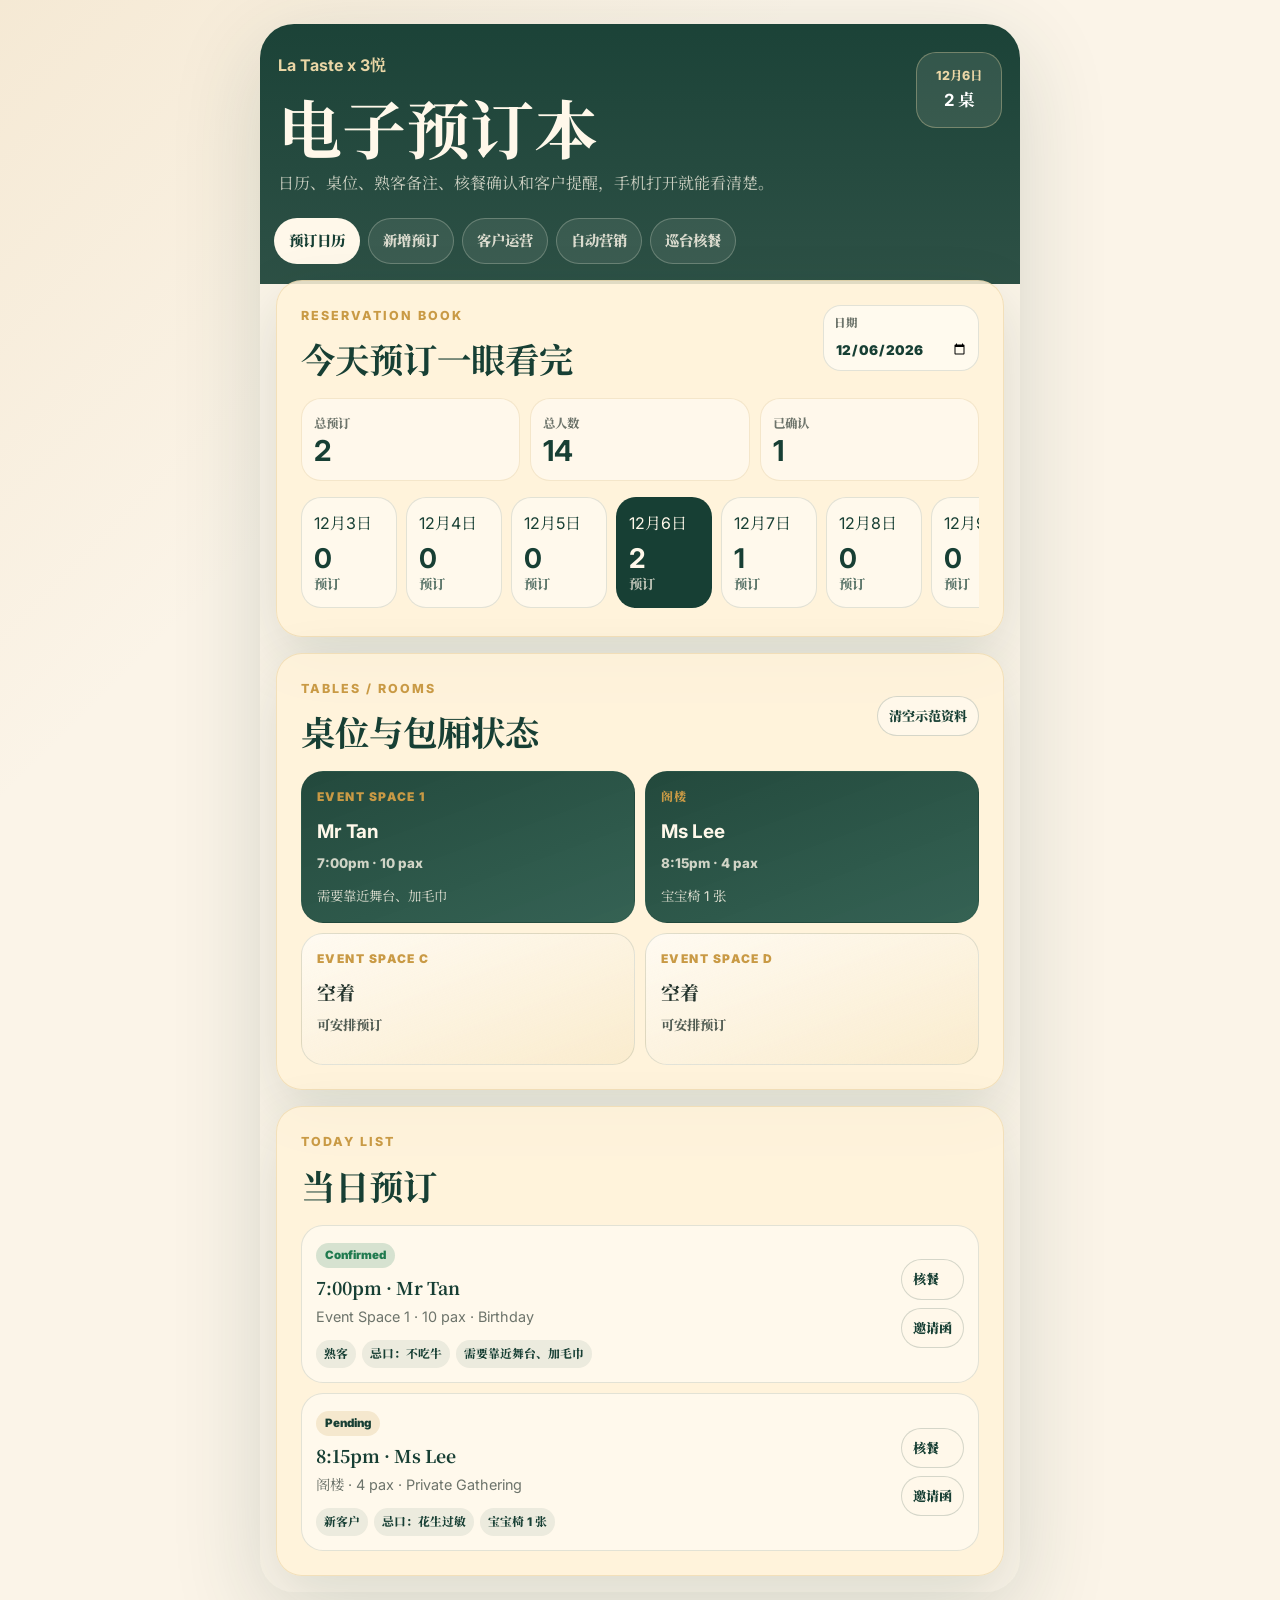
==== admin.html @ 2498825e "Initial La Taste invitation site" ====
<!DOCTYPE html>
<html lang="zh-Hans">
<head>
  <meta charset="UTF-8">
  <meta name="viewport" content="width=device-width, initial-scale=1.0">
  <title>电子预订本 | La Taste x 3悦</title>
  <meta name="description" content="La Taste x 3悦 手机电子预订本与客户运营工具">
  <link rel="preconnect" href="https://fonts.googleapis.com">
  <link rel="preconnect" href="https://fonts.gstatic.com" crossorigin>
  <link href="https://fonts.googleapis.com/css2?family=Noto+Serif+SC:wght@500;600;700&family=Inter:wght@400;500;600;700;800&display=swap" rel="stylesheet">
  <link rel="stylesheet" href="style.css">
</head>
<body>
  <main class="admin-layout admin-app fade-in">
    <section class="admin-command">
      <div>
        <a class="mini-link" href="index.html">La Taste x 3悦</a>
        <h1>电子预订本</h1>
        <p>日历、桌位、熟客备注、核餐确认和客户提醒，手机打开就能看清楚。</p>
      </div>
      <div class="today-chip">
        <span id="todayLabel">Today</span>
        <strong id="todayCount">0 桌</strong>
      </div>
    </section>

    <nav class="app-tabs" aria-label="Admin sections">
      <button class="tab-btn is-active" type="button" data-tab="calendar">预订日历</button>
      <button class="tab-btn" type="button" data-tab="booking">新增预订</button>
      <button class="tab-btn" type="button" data-tab="customers">客户运营</button>
      <button class="tab-btn" type="button" data-tab="marketing">自动营销</button>
      <button class="tab-btn" type="button" data-tab="floor">巡台核餐</button>
    </nav>

    <section class="tab-panel is-active" id="calendar">
      <div class="admin-card dashboard-card reveal">
        <div class="panel-head">
          <div>
            <p class="section-kicker">Reservation Book</p>
            <h2>今天预订一眼看完</h2>
          </div>
          <label class="date-pill">
            <span>日期</span>
            <input id="viewDate" type="date">
          </label>
        </div>

        <div class="metric-grid">
          <article class="metric">
            <span>总预订</span>
            <strong id="metricBookings">0</strong>
          </article>
          <article class="metric">
            <span>总人数</span>
            <strong id="metricPax">0</strong>
          </article>
          <article class="metric">
            <span>已确认</span>
            <strong id="metricConfirmed">0</strong>
          </article>
        </div>

        <div class="mini-calendar" id="miniCalendar" aria-label="Seven day calendar"></div>
      </div>

      <div class="admin-card reveal">
        <div class="panel-head compact">
          <div>
            <p class="section-kicker">Tables / Rooms</p>
            <h2>桌位与包厢状态</h2>
          </div>
          <button id="clearDemo" class="icon-text-btn" type="button">清空示范资料</button>
        </div>
        <div class="room-grid" id="roomGrid"></div>
      </div>

      <div class="admin-card reveal">
        <div class="panel-head compact">
          <div>
            <p class="section-kicker">Today List</p>
            <h2>当日预订</h2>
          </div>
        </div>
        <div class="booking-list" id="bookingList"></div>
      </div>
    </section>

    <section class="tab-panel" id="booking">
      <section class="admin-card reveal">
        <p class="section-kicker">New Booking</p>
        <h2>新增预订</h2>
        <form id="bookingForm" class="booking-form">
          <label>
            <span>顾客姓名</span>
            <input id="name" name="name" type="text" placeholder="例如：Mr Tan" autocomplete="name">
          </label>

          <label>
            <span>电话号码</span>
            <input id="phone" name="phone" type="tel" placeholder="例如：0123456789" autocomplete="tel">
          </label>

          <div class="form-grid">
            <label>
              <span>日期</span>
              <input id="date" name="date" type="date">
            </label>

            <label>
              <span>时间</span>
              <input id="time" name="time" type="text" placeholder="例如：7:00pm">
            </label>
          </div>

          <div class="form-grid">
            <label>
              <span>人数</span>
              <input id="pax" name="pax" type="number" min="1" placeholder="例如：10">
            </label>

            <label>
              <span>活动类型</span>
              <select id="type" name="type">
                <option value="">请选择</option>
                <option>Birthday</option>
                <option>Baby Full Moon</option>
                <option>Company Dinner</option>
                <option>Product Launch</option>
                <option>Workshop</option>
                <option>Private Gathering</option>
                <option>Wedding / ROM</option>
                <option>Others</option>
              </select>
            </label>
          </div>

          <div class="form-grid">
            <label>
              <span>桌位 / 包厢</span>
              <select id="table" name="table">
                <option value="">未安排</option>
                <option>Event Space 1</option>
                <option>阁楼</option>
                <option>Event Space C</option>
                <option>Event Space D</option>
              </select>
            </label>

            <label>
              <span>状态</span>
              <select id="status" name="status">
                <option>Pending</option>
                <option>Confirmed</option>
                <option>Arrived</option>
                <option>Completed</option>
              </select>
            </label>
          </div>

          <div class="form-grid">
            <label>
              <span>纪念日</span>
              <input id="anniversary" name="anniversary" type="date">
            </label>

            <label>
              <span>客户标签</span>
              <select id="tag" name="tag">
                <option value="">自动判断</option>
                <option>熟客</option>
                <option>VIP</option>
                <option>企业客户</option>
                <option>沉睡客户</option>
              </select>
            </label>
          </div>

          <label>
            <span>忌口 / 过敏</span>
            <input id="dietary" name="dietary" type="text" placeholder="例如：不吃牛、花生过敏">
          </label>

          <label>
            <span>备注</span>
            <textarea id="note" name="note" rows="4" placeholder="例如：需要靠近舞台、加毛巾、宝宝椅"></textarea>
          </label>

          <div class="button-row">
            <button id="saveBooking" class="btn btn-primary" type="button">保存预订</button>
            <button id="copyLink" class="btn btn-ghost-dark" type="button">复制邀请函</button>
          </div>
        </form>
      </section>

      <section class="admin-card result-card reveal" aria-live="polite">
        <p class="section-kicker">Generated Link</p>
        <h2>邀请函与核餐确认</h2>
        <textarea id="generatedLink" class="link-output" rows="4" readonly></textarea>
        <div class="button-row">
          <a id="sendWhatsapp" class="btn btn-whatsapp" href="#" target="_blank" rel="noopener">WhatsApp 发邀请函</a>
          <a id="confirmWhatsapp" class="btn btn-primary" href="#" target="_blank" rel="noopener">核餐确认</a>
        </div>
        <p id="copyStatus" class="status-text"></p>
      </section>
    </section>

    <section class="tab-panel" id="customers">
      <div class="admin-card reveal">
        <p class="section-kicker">Customer Segments</p>
        <h2>客户精细化运营</h2>
        <div class="customer-list" id="customerList"></div>
      </div>

      <div class="admin-card reveal">
        <p class="section-kicker">Anniversary</p>
        <h2>纪念日提醒</h2>
        <div class="reminder-list" id="anniversaryList"></div>
      </div>
    </section>

    <section class="tab-panel" id="marketing">
      <div class="admin-card reveal">
        <p class="section-kicker">Marketing Automation</p>
        <h2>循环发券计划</h2>
        <div class="automation-card">
          <span class="automation-badge">每月 1 号</span>
          <h3>老客户 8 折回店券</h3>
          <p>系统会帮你整理目标客户和文案。免费静态版不会自动群发，需要员工点 WhatsApp 发送。</p>
          <button id="buildCouponList" class="btn btn-primary" type="button">生成本月发券名单</button>
        </div>
        <div class="customer-list" id="couponList"></div>
      </div>
    </section>

    <section class="tab-panel" id="floor">
      <div class="admin-card reveal">
        <p class="section-kicker">Floor Notes</p>
        <h2>巡台与核餐</h2>
        <form class="booking-form">
          <label>
            <span>选择预订</span>
            <select id="floorBooking"></select>
          </label>
          <label>
            <span>餐中记录</span>
            <textarea id="floorNote" rows="4" placeholder="例如：加毛巾、儿童椅、客人赶时间、甜品先上"></textarea>
          </label>
          <button id="saveFloorNote" class="btn btn-primary" type="button">保存巡台记录</button>
        </form>
        <div class="booking-list floor-log" id="floorLog"></div>
      </div>
    </section>
  </main>

  <script src="script.js"></script>
</body>
</html>
---- style.css ----
:root {
  --green: #173f34;
  --green-soft: #245648;
  --gold: #c99a45;
  --gold-light: #ead6a6;
  --cream: #fff8ea;
  --cream-card: #fff3d9;
  --paper: #fbf4e8;
  --ink: #24342d;
  --muted: #6d746b;
  --line: rgba(36, 52, 45, 0.14);
  --shadow: 0 20px 60px rgba(23, 63, 52, 0.14);
}

* {
  box-sizing: border-box;
}

html {
  scroll-behavior: smooth;
}

body {
  margin: 0;
  background:
    linear-gradient(135deg, rgba(201, 154, 69, 0.12), transparent 28%),
    var(--paper);
  color: var(--ink);
  font-family: Inter, "Noto Serif SC", system-ui, sans-serif;
  line-height: 1.7;
}

a {
  color: inherit;
  text-decoration: none;
}

button,
input,
select,
textarea {
  font: inherit;
}

.fade-in {
  animation: pageFade 720ms ease both;
}

.site-shell,
.invite-page,
.event-page,
.admin-layout {
  width: min(100%, 760px);
  margin: 0 auto;
  overflow: hidden;
}

.home-hero,
.invite-hero,
.event-hero {
  position: relative;
  min-height: 92vh;
  display: grid;
  align-items: end;
  overflow: hidden;
  color: white;
}

.admin-hero {
  padding: 36px 22px 18px;
  color: var(--green);
}

.admin-hero h1,
.home-hero h1,
.invite-hero h1 {
  margin: 0;
  font-family: "Noto Serif SC", serif;
  letter-spacing: 0;
}

.admin-hero h1 {
  font-size: clamp(2rem, 9vw, 3.4rem);
  line-height: 1.18;
}

.admin-hero p {
  margin: 12px 0 0;
  color: var(--muted);
}

.mini-link {
  display: inline-flex;
  margin-bottom: 14px;
  color: var(--gold);
  font-weight: 700;
}

.hero-media {
  position: absolute;
  inset: 0;
  background:
    linear-gradient(rgba(23, 63, 52, 0.1), rgba(23, 63, 52, 0.1)),
    url("images/la-taste-cover.png") center/cover;
  transform: scale(1.04);
  animation: slowZoom 14s ease-in-out infinite alternate;
}

.invite-cover {
  background:
    linear-gradient(rgba(23, 63, 52, 0.12), rgba(23, 63, 52, 0.12)),
    url("images/la-taste-cover.png") center/cover;
}

.event-cover {
  background:
    linear-gradient(rgba(23, 63, 52, 0.1), rgba(23, 63, 52, 0.1)),
    url("images/event-space-wall-floral.png") center/cover;
}

.hero-shade {
  position: absolute;
  inset: 0;
  background:
    linear-gradient(180deg, rgba(11, 28, 23, 0.12), rgba(11, 28, 23, 0.24) 44%, rgba(11, 28, 23, 0.92)),
    radial-gradient(circle at 50% 72%, rgba(23, 63, 52, 0.1), rgba(11, 28, 23, 0.34));
}

.gold-line {
  position: absolute;
  inset: 12% auto auto -16%;
  width: 72%;
  height: 1px;
  background: linear-gradient(90deg, transparent, rgba(234, 214, 166, 0.8), transparent);
  transform: rotate(-20deg);
}

.home-hero-content,
.invite-hero-content,
.event-hero-content {
  position: relative;
  z-index: 1;
  padding: 0 24px 52px;
}

.home-hero h1,
.invite-hero h1,
.event-hero h1 {
  font-size: clamp(2.65rem, 13vw, 5.8rem);
  line-height: 0.98;
}

.invite-hero-content h1 {
  font-family: Inter, sans-serif;
  font-weight: 700;
}

.hero-subtitle,
.invite-hero-content p,
.invite-hero-content span,
.event-hero-content p {
  display: block;
  margin: 12px 0 0;
  color: rgba(255, 248, 234, 0.94);
  text-shadow: 0 2px 18px rgba(0, 0, 0, 0.28);
}

.event-hero-content > * {
  opacity: 0;
  transform: translateY(18px);
  animation: heroLift 760ms ease forwards;
}

.event-hero-content > *:nth-child(2) {
  animation-delay: 90ms;
}

.event-hero-content > *:nth-child(3) {
  animation-delay: 180ms;
}

.event-hero-content > *:nth-child(4) {
  animation-delay: 270ms;
}

.event-hero-content > *:nth-child(5) {
  animation-delay: 360ms;
}

.eyebrow,
.section-kicker {
  margin: 0 0 10px;
  color: var(--gold);
  font-size: 0.78rem;
  font-weight: 800;
  letter-spacing: 0.16em;
  text-transform: uppercase;
}

.home-hero .eyebrow,
.invite-hero .eyebrow,
.event-hero .eyebrow {
  text-shadow: 0 2px 16px rgba(0, 0, 0, 0.34);
}

.light-link {
  color: var(--gold-light);
}

.home-actions,
.button-row {
  display: grid;
  gap: 12px;
  margin-top: 24px;
}

.btn {
  display: inline-flex;
  position: relative;
  overflow: hidden;
  min-height: 50px;
  align-items: center;
  justify-content: center;
  border: 0;
  border-radius: 999px;
  padding: 13px 20px;
  cursor: pointer;
  font-weight: 800;
  transition: transform 180ms ease, box-shadow 180ms ease, background 180ms ease;
}

.btn::after {
  content: "";
  position: absolute;
  inset: 0;
  background: linear-gradient(110deg, transparent 18%, rgba(255, 255, 255, 0.22) 48%, transparent 78%);
  transform: translateX(-120%);
  transition: transform 520ms ease;
}

.btn:hover {
  transform: translateY(-2px);
}

.btn:hover::after {
  transform: translateX(120%);
}

.btn:active {
  transform: translateY(1px) scale(0.99);
}

.btn-primary {
  background: var(--green);
  color: var(--cream);
  box-shadow: 0 14px 30px rgba(23, 63, 52, 0.22);
}

.btn-ghost {
  border: 1px solid rgba(255, 248, 234, 0.55);
  color: var(--cream);
  background: rgba(255, 255, 255, 0.08);
  backdrop-filter: blur(8px);
}

.btn-ghost-dark {
  border: 1px solid rgba(23, 63, 52, 0.24);
  color: var(--green);
  background: rgba(255, 248, 234, 0.58);
}

.btn-whatsapp {
  background: #1f7a4f;
  color: white;
  box-shadow: 0 14px 30px rgba(31, 122, 79, 0.2);
}

.section,
.invitation-card,
.admin-card,
.action-panel {
  margin: 16px;
  padding: 24px;
  border: 1px solid rgba(201, 154, 69, 0.22);
  border-radius: 26px;
  background: rgba(255, 243, 217, 0.86);
  box-shadow: var(--shadow);
}

.section h2,
.invitation-card h2,
.admin-card h2 {
  margin: 0 0 12px;
  color: var(--green);
  font-family: "Noto Serif SC", serif;
  font-size: clamp(1.45rem, 7vw, 2.15rem);
  line-height: 1.28;
}

.section p,
.intro-block p {
  margin: 0;
  color: var(--muted);
}

.booking-form {
  display: grid;
  gap: 16px;
}

.booking-form label {
  display: grid;
  gap: 7px;
  color: var(--green);
  font-weight: 800;
}

.booking-form span {
  font-size: 0.9rem;
}

.booking-form input,
.booking-form select,
.booking-form textarea,
.link-output {
  width: 100%;
  border: 1px solid var(--line);
  border-radius: 18px;
  background: rgba(255, 255, 255, 0.66);
  color: var(--ink);
  padding: 14px 15px;
  outline: none;
  transition: border 160ms ease, box-shadow 160ms ease, background 160ms ease;
}

.booking-form input:focus,
.booking-form select:focus,
.booking-form textarea:focus,
.link-output:focus {
  border-color: rgba(201, 154, 69, 0.7);
  background: white;
  box-shadow: 0 0 0 4px rgba(201, 154, 69, 0.12);
}

.form-grid {
  display: grid;
  grid-template-columns: 1fr 1fr;
  gap: 12px;
}

.link-output {
  min-height: 112px;
  resize: vertical;
}

.status-text {
  min-height: 24px;
  margin: 12px 0 0;
  color: var(--green-soft);
  font-size: 0.92rem;
  font-weight: 700;
}

.reservation-card {
  margin-top: -36px;
  position: relative;
  z-index: 3;
}

.detail-list {
  display: grid;
  grid-template-columns: 1fr 1fr;
  gap: 12px;
  margin: 18px 0 0;
}

.detail-list div {
  padding: 14px;
  border: 1px solid rgba(23, 63, 52, 0.1);
  border-radius: 18px;
  background: rgba(255, 255, 255, 0.48);
}

.detail-list dt {
  color: var(--muted);
  font-size: 0.78rem;
  font-weight: 800;
}

.detail-list dd {
  margin: 4px 0 0;
  color: var(--green);
  font-weight: 900;
  word-break: break-word;
}

.detail-wide {
  grid-column: 1 / -1;
}

.dish-grid {
  display: grid;
  gap: 10px;
  margin-top: 16px;
}

.signature-dish {
  overflow: hidden;
  border: 1px solid rgba(201, 154, 69, 0.24);
  border-radius: 24px;
  background: rgba(255, 255, 255, 0.5);
  box-shadow: 0 18px 48px rgba(23, 63, 52, 0.1);
}

.signature-dish + .signature-dish {
  margin-top: 14px;
}

.signature-dish img {
  display: block;
  width: 100%;
  aspect-ratio: 4 / 3;
  object-fit: cover;
}

.signature-dish div {
  padding: 18px;
}

.signature-dish span {
  display: inline-flex;
  border-radius: 999px;
  padding: 4px 10px;
  background: rgba(201, 154, 69, 0.18);
  color: var(--gold);
  font-size: 0.72rem;
  font-weight: 900;
  letter-spacing: 0.12em;
  text-transform: uppercase;
}

.signature-dish h3 {
  margin: 10px 0 6px;
  color: var(--green);
  font-family: "Noto Serif SC", serif;
  font-size: 1.45rem;
}

.signature-dish p {
  margin: 0;
  color: var(--muted);
}

.dish-card {
  border: 1px solid rgba(201, 154, 69, 0.22);
  border-radius: 18px;
  padding: 15px 16px;
  background: rgba(255, 255, 255, 0.5);
  color: var(--green);
  font-weight: 900;
}

.feature-photo {
  min-height: 260px;
  margin: 16px;
  border-radius: 28px;
  background:
    linear-gradient(180deg, rgba(23, 63, 52, 0.02), rgba(23, 63, 52, 0.34)),
    url("images/event-space-buffet-canape.png") center/cover;
  box-shadow: var(--shadow);
}

.event-service-grid {
  display: grid;
  gap: 12px;
  margin: 16px;
}

.service-card,
.flow-step {
  border: 1px solid rgba(201, 154, 69, 0.22);
  border-radius: 24px;
  background: rgba(255, 243, 217, 0.86);
  box-shadow: var(--shadow);
  transition: transform 260ms ease, box-shadow 260ms ease, border-color 260ms ease;
  will-change: transform;
}

.service-card {
  overflow: hidden;
  padding: 20px;
}

.service-card:hover,
.event-gallery figure:hover,
.flow-step:hover {
  border-color: rgba(201, 154, 69, 0.46);
  box-shadow: 0 24px 62px rgba(23, 63, 52, 0.18);
  transform: translateY(-4px);
}

.service-card-photo {
  padding: 0;
}

.service-card-photo img {
  display: block;
  width: 100%;
  aspect-ratio: 4 / 3;
  object-fit: cover;
  transform: scale(1.01);
  transition: transform 520ms ease, filter 520ms ease;
}

.service-card:hover img,
.event-gallery figure:hover img {
  filter: saturate(1.04) contrast(1.02);
  transform: scale(1.055);
}

.service-card-photo span,
.service-card-photo h3,
.service-card-photo p {
  margin-inline: 20px;
}

.service-card-photo span {
  margin-top: 18px;
}

.service-card-photo p {
  margin-bottom: 20px;
}

.service-card span {
  display: inline-flex;
  width: 38px;
  height: 38px;
  align-items: center;
  justify-content: center;
  border-radius: 50%;
  background: rgba(201, 154, 69, 0.18);
  color: var(--gold);
  font-weight: 900;
}

.service-card h3,
.flow-step h3 {
  margin: 12px 0 6px;
  color: var(--green);
  font-family: "Noto Serif SC", serif;
  font-size: 1.32rem;
}

.service-card p,
.flow-step p {
  margin: 0;
  color: var(--muted);
}

.event-feature {
  background:
    linear-gradient(180deg, rgba(23, 63, 52, 0.02), rgba(23, 63, 52, 0.24)),
    url("images/event-space-buffet-canape.png") center/cover;
}

.event-gallery {
  display: grid;
  gap: 12px;
  margin: 16px;
}

.event-gallery figure {
  overflow: hidden;
  margin: 0;
  border: 1px solid rgba(201, 154, 69, 0.22);
  border-radius: 24px;
  background: rgba(255, 243, 217, 0.86);
  box-shadow: var(--shadow);
  transition: transform 260ms ease, box-shadow 260ms ease, border-color 260ms ease;
}

.event-gallery img {
  display: block;
  width: 100%;
  aspect-ratio: 4 / 3;
  object-fit: cover;
  transform: scale(1.01);
  transition: transform 520ms ease, filter 520ms ease;
}

.event-gallery figcaption {
  padding: 12px 16px 16px;
  color: var(--green);
  font-weight: 900;
}

.event-flow {
  display: grid;
  gap: 12px;
  margin: 16px;
}

.flow-step {
  display: grid;
  grid-template-columns: auto 1fr;
  gap: 14px;
  padding: 18px;
}

.flow-step strong {
  display: inline-flex;
  width: 34px;
  height: 34px;
  align-items: center;
  justify-content: center;
  border-radius: 50%;
  background: var(--green);
  color: var(--cream);
}

.event-service-grid.reveal .service-card,
.event-gallery.reveal figure,
.event-flow.reveal .flow-step {
  opacity: 0;
  transform: translateY(24px) scale(0.985);
}

.event-service-grid.reveal.is-visible .service-card,
.event-gallery.reveal.is-visible figure,
.event-flow.reveal.is-visible .flow-step {
  animation: cardRise 680ms ease forwards;
}

.event-service-grid.reveal.is-visible .service-card:nth-child(2),
.event-gallery.reveal.is-visible figure:nth-child(2),
.event-flow.reveal.is-visible .flow-step:nth-child(2) {
  animation-delay: 90ms;
}

.event-service-grid.reveal.is-visible .service-card:nth-child(3),
.event-gallery.reveal.is-visible figure:nth-child(3),
.event-flow.reveal.is-visible .flow-step:nth-child(3) {
  animation-delay: 180ms;
}

.event-service-grid.reveal.is-visible .service-card:nth-child(4) {
  animation-delay: 270ms;
}

.event-service-grid.reveal.is-visible .service-card:nth-child(5) {
  animation-delay: 360ms;
}

.event-service-grid.reveal.is-visible .service-card:nth-child(6) {
  animation-delay: 450ms;
}

.event-feature.reveal.is-visible {
  animation: softPhotoFocus 900ms ease both;
}

.action-panel {
  display: grid;
  gap: 12px;
  margin-bottom: 34px;
}

.invite-link-output,
.action-panel .status-text {
  grid-column: 1 / -1;
}

.reveal {
  opacity: 0;
  transform: translateY(22px);
  transition: opacity 620ms ease, transform 620ms ease;
}

.reveal.is-visible {
  opacity: 1;
  transform: translateY(0);
}

@keyframes pageFade {
  from {
    opacity: 0;
  }
  to {
    opacity: 1;
  }
}

@keyframes slowZoom {
  from {
    transform: scale(1.04) translateY(0);
  }
  to {
    transform: scale(1.1) translateY(-10px);
  }
}

@keyframes heroLift {
  to {
    opacity: 1;
    transform: translateY(0);
  }
}

@keyframes cardRise {
  to {
    opacity: 1;
    transform: translateY(0) scale(1);
  }
}

@keyframes softPhotoFocus {
  from {
    filter: saturate(0.9) contrast(0.96);
    transform: translateY(18px) scale(0.985);
  }
  to {
    filter: saturate(1) contrast(1);
    transform: translateY(0) scale(1);
  }
}

@media (min-width: 680px) {
  body {
    padding: 24px 0;
  }

  .site-shell,
  .invite-page,
  .event-page,
  .admin-layout {
    border-radius: 34px;
    box-shadow: 0 24px 90px rgba(23, 63, 52, 0.16);
  }

  .home-actions,
  .button-row,
  .action-panel {
    grid-template-columns: repeat(2, minmax(0, 1fr));
  }

  .action-panel {
    grid-template-columns: repeat(3, minmax(0, 1fr));
  }

  .dish-grid {
    grid-template-columns: repeat(2, minmax(0, 1fr));
  }

  .event-service-grid {
    grid-template-columns: repeat(2, minmax(0, 1fr));
  }

  .event-gallery {
    grid-template-columns: repeat(3, minmax(0, 1fr));
  }
}

@media (max-width: 430px) {
  .form-grid,
  .detail-list {
    grid-template-columns: 1fr;
  }

  .home-hero-content,
  .invite-hero-content,
  .event-hero-content {
    padding-inline: 20px;
  }

  .section,
  .invitation-card,
  .admin-card,
  .action-panel,
  .feature-photo,
  .event-service-grid,
  .event-gallery,
  .event-flow {
    margin-inline: 12px;
  }
}

@media (prefers-reduced-motion: reduce) {
  *,
  *::before,
  *::after {
    animation-duration: 1ms !important;
    animation-iteration-count: 1 !important;
    scroll-behavior: auto !important;
    transition-duration: 1ms !important;
  }

  .event-hero-content > *,
  .event-service-grid.reveal .service-card,
  .event-gallery.reveal figure,
  .event-flow.reveal .flow-step {
    opacity: 1;
    transform: none;
  }
}

.admin-app {
  background:
    linear-gradient(180deg, rgba(23, 63, 52, 0.98), rgba(23, 63, 52, 0.9) 260px, transparent 260px),
    var(--paper);
}

.admin-command {
  display: grid;
  grid-template-columns: 1fr auto;
  gap: 14px;
  padding: 28px 18px 12px;
  color: var(--cream);
}

.admin-command .mini-link {
  color: var(--gold-light);
}

.admin-command h1 {
  margin: 0;
  font-family: "Noto Serif SC", serif;
  font-size: clamp(2.2rem, 11vw, 4rem);
  line-height: 1.05;
}

.admin-command p {
  margin: 10px 0 0;
  color: rgba(255, 248, 234, 0.76);
}

.today-chip {
  align-self: start;
  min-width: 86px;
  border: 1px solid rgba(234, 214, 166, 0.35);
  border-radius: 20px;
  padding: 12px 14px;
  background: rgba(255, 248, 234, 0.1);
  text-align: center;
}

.today-chip span,
.today-chip strong {
  display: block;
}

.today-chip span {
  color: var(--gold-light);
  font-size: 0.78rem;
  font-weight: 800;
}

.today-chip strong {
  color: white;
  font-size: 1.05rem;
}

.app-tabs {
  display: grid;
  grid-auto-flow: column;
  grid-auto-columns: max-content;
  gap: 8px;
  overflow-x: auto;
  padding: 8px 14px 16px;
  scrollbar-width: none;
}

.app-tabs::-webkit-scrollbar {
  display: none;
}

.tab-btn {
  border: 1px solid rgba(255, 248, 234, 0.24);
  border-radius: 999px;
  background: rgba(255, 248, 234, 0.08);
  color: rgba(255, 248, 234, 0.82);
  cursor: pointer;
  padding: 10px 14px;
  font-size: 0.9rem;
  font-weight: 900;
  white-space: nowrap;
}

.tab-btn.is-active {
  background: var(--cream);
  color: var(--green);
}

.tab-panel {
  display: none;
}

.tab-panel.is-active {
  display: block;
}

.dashboard-card {
  margin-top: 0;
}

.panel-head {
  display: flex;
  align-items: start;
  justify-content: space-between;
  gap: 14px;
  margin-bottom: 18px;
}

.panel-head.compact {
  align-items: center;
}

.panel-head h2 {
  margin-bottom: 0;
}

.date-pill {
  display: grid;
  min-width: 142px;
  gap: 4px;
  border: 1px solid rgba(23, 63, 52, 0.12);
  border-radius: 18px;
  padding: 8px 10px;
  background: rgba(255, 255, 255, 0.54);
  color: var(--green);
  font-weight: 900;
}

.date-pill span {
  color: var(--muted);
  font-size: 0.72rem;
}

.date-pill input {
  width: 100%;
  border: 0;
  background: transparent;
  color: var(--green);
  outline: none;
  font-size: 0.84rem;
  font-weight: 900;
}

.metric-grid {
  display: grid;
  grid-template-columns: repeat(3, 1fr);
  gap: 10px;
}

.metric {
  border: 1px solid rgba(201, 154, 69, 0.2);
  border-radius: 20px;
  padding: 14px 12px;
  background: rgba(255, 255, 255, 0.44);
}

.metric span,
.metric strong {
  display: block;
}

.metric span {
  color: var(--muted);
  font-size: 0.78rem;
  font-weight: 800;
}

.metric strong {
  color: var(--green);
  font-size: 1.8rem;
  line-height: 1.1;
}

.mini-calendar {
  display: grid;
  grid-auto-flow: column;
  grid-auto-columns: 96px;
  gap: 9px;
  overflow-x: auto;
  margin-top: 16px;
  padding-bottom: 4px;
  scrollbar-width: none;
}

.mini-calendar::-webkit-scrollbar {
  display: none;
}

.day-card {
  min-height: 96px;
  border: 1px solid rgba(23, 63, 52, 0.12);
  border-radius: 20px;
  background: rgba(255, 255, 255, 0.48);
  color: var(--green);
  cursor: pointer;
  padding: 12px;
  text-align: left;
}

.day-card.is-selected {
  background: var(--green);
  color: var(--cream);
}

.day-card span,
.day-card strong,
.day-card small {
  display: block;
}

.day-card strong {
  margin-top: 8px;
  font-size: 1.7rem;
  line-height: 1;
}

.day-card small {
  color: currentColor;
  opacity: 0.7;
  font-weight: 800;
}

.room-grid {
  display: grid;
  grid-template-columns: repeat(2, 1fr);
  gap: 10px;
}

.room-card {
  min-height: 132px;
  border-radius: 22px;
  padding: 15px;
  border: 1px solid rgba(23, 63, 52, 0.12);
  background: rgba(255, 255, 255, 0.48);
}

.room-card.busy {
  background: linear-gradient(160deg, rgba(23, 63, 52, 0.95), rgba(36, 86, 72, 0.92));
  color: var(--cream);
}

.room-card.free {
  background: linear-gradient(160deg, rgba(255, 255, 255, 0.62), rgba(234, 214, 166, 0.24));
}

.room-card span,
.room-card strong,
.room-card small,
.room-card em {
  display: block;
}

.room-card span {
  color: var(--gold);
  font-size: 0.75rem;
  font-weight: 900;
  letter-spacing: 0.12em;
  text-transform: uppercase;
}

.room-card strong {
  margin-top: 8px;
  font-size: 1.18rem;
}

.room-card small {
  margin-top: 4px;
  opacity: 0.78;
  font-weight: 800;
}

.room-card em {
  margin-top: 10px;
  font-size: 0.84rem;
  font-style: normal;
  opacity: 0.86;
}

.booking-list,
.customer-list,
.reminder-list {
  display: grid;
  gap: 10px;
}

.booking-item,
.customer-card,
.reminder-card {
  display: grid;
  grid-template-columns: 1fr auto;
  gap: 12px;
  align-items: center;
  border: 1px solid rgba(23, 63, 52, 0.12);
  border-radius: 22px;
  padding: 14px;
  background: rgba(255, 255, 255, 0.48);
}

.booking-main h3,
.customer-card h3,
.automation-card h3 {
  margin: 5px 0 2px;
  color: var(--green);
  font-family: "Noto Serif SC", serif;
  font-size: 1.1rem;
}

.booking-main p,
.customer-card p,
.automation-card p {
  margin: 0;
  color: var(--muted);
  font-size: 0.9rem;
}

.status-dot,
.customer-segment,
.automation-badge {
  display: inline-flex;
  align-items: center;
  border-radius: 999px;
  padding: 3px 9px;
  background: rgba(201, 154, 69, 0.18);
  color: var(--green);
  font-size: 0.72rem;
  font-weight: 900;
}

.status-dot.confirmed,
.status-dot.arrived,
.status-dot.completed {
  background: rgba(31, 122, 79, 0.18);
  color: #1f7a4f;
}

.tag-row {
  display: flex;
  flex-wrap: wrap;
  gap: 6px;
  margin-top: 10px;
}

.tag-row span {
  border-radius: 999px;
  padding: 4px 8px;
  background: rgba(23, 63, 52, 0.08);
  color: var(--green);
  font-size: 0.74rem;
  font-weight: 800;
}

.booking-actions {
  display: grid;
  gap: 8px;
}

.booking-actions a,
.customer-card a,
.reminder-card a,
.icon-text-btn {
  border: 1px solid rgba(23, 63, 52, 0.18);
  border-radius: 999px;
  background: var(--cream);
  color: var(--green);
  cursor: pointer;
  padding: 8px 11px;
  font-size: 0.82rem;
  font-weight: 900;
  white-space: nowrap;
}

.reminder-card {
  grid-template-columns: 1fr auto;
}

.reminder-card strong,
.reminder-card span {
  display: block;
}

.reminder-card span {
  color: var(--muted);
  font-size: 0.88rem;
}

.automation-card {
  border: 1px solid rgba(201, 154, 69, 0.24);
  border-radius: 24px;
  padding: 18px;
  margin-bottom: 12px;
  background:
    linear-gradient(135deg, rgba(23, 63, 52, 0.94), rgba(36, 86, 72, 0.94)),
    var(--green);
  color: var(--cream);
}

.automation-card h3,
.automation-card p {
  color: var(--cream);
}

.automation-card p {
  opacity: 0.78;
}

.automation-card .btn {
  width: 100%;
  margin-top: 14px;
  background: var(--cream);
  color: var(--green);
}

.automation-badge {
  background: rgba(234, 214, 166, 0.18);
  color: var(--gold-light);
}

.empty-state {
  border: 1px dashed rgba(23, 63, 52, 0.2);
  border-radius: 20px;
  padding: 18px;
  color: var(--muted);
  text-align: center;
  font-weight: 800;
}

.floor-log {
  margin-top: 16px;
}

@media (max-width: 520px) {
  .admin-command {
    grid-template-columns: 1fr;
  }

  .today-chip {
    justify-self: start;
  }

  .panel-head,
  .panel-head.compact {
    display: grid;
  }

  .metric-grid {
    grid-template-columns: repeat(3, minmax(0, 1fr));
  }

  .metric {
    padding: 12px 9px;
  }

  .metric strong {
    font-size: 1.45rem;
  }
}
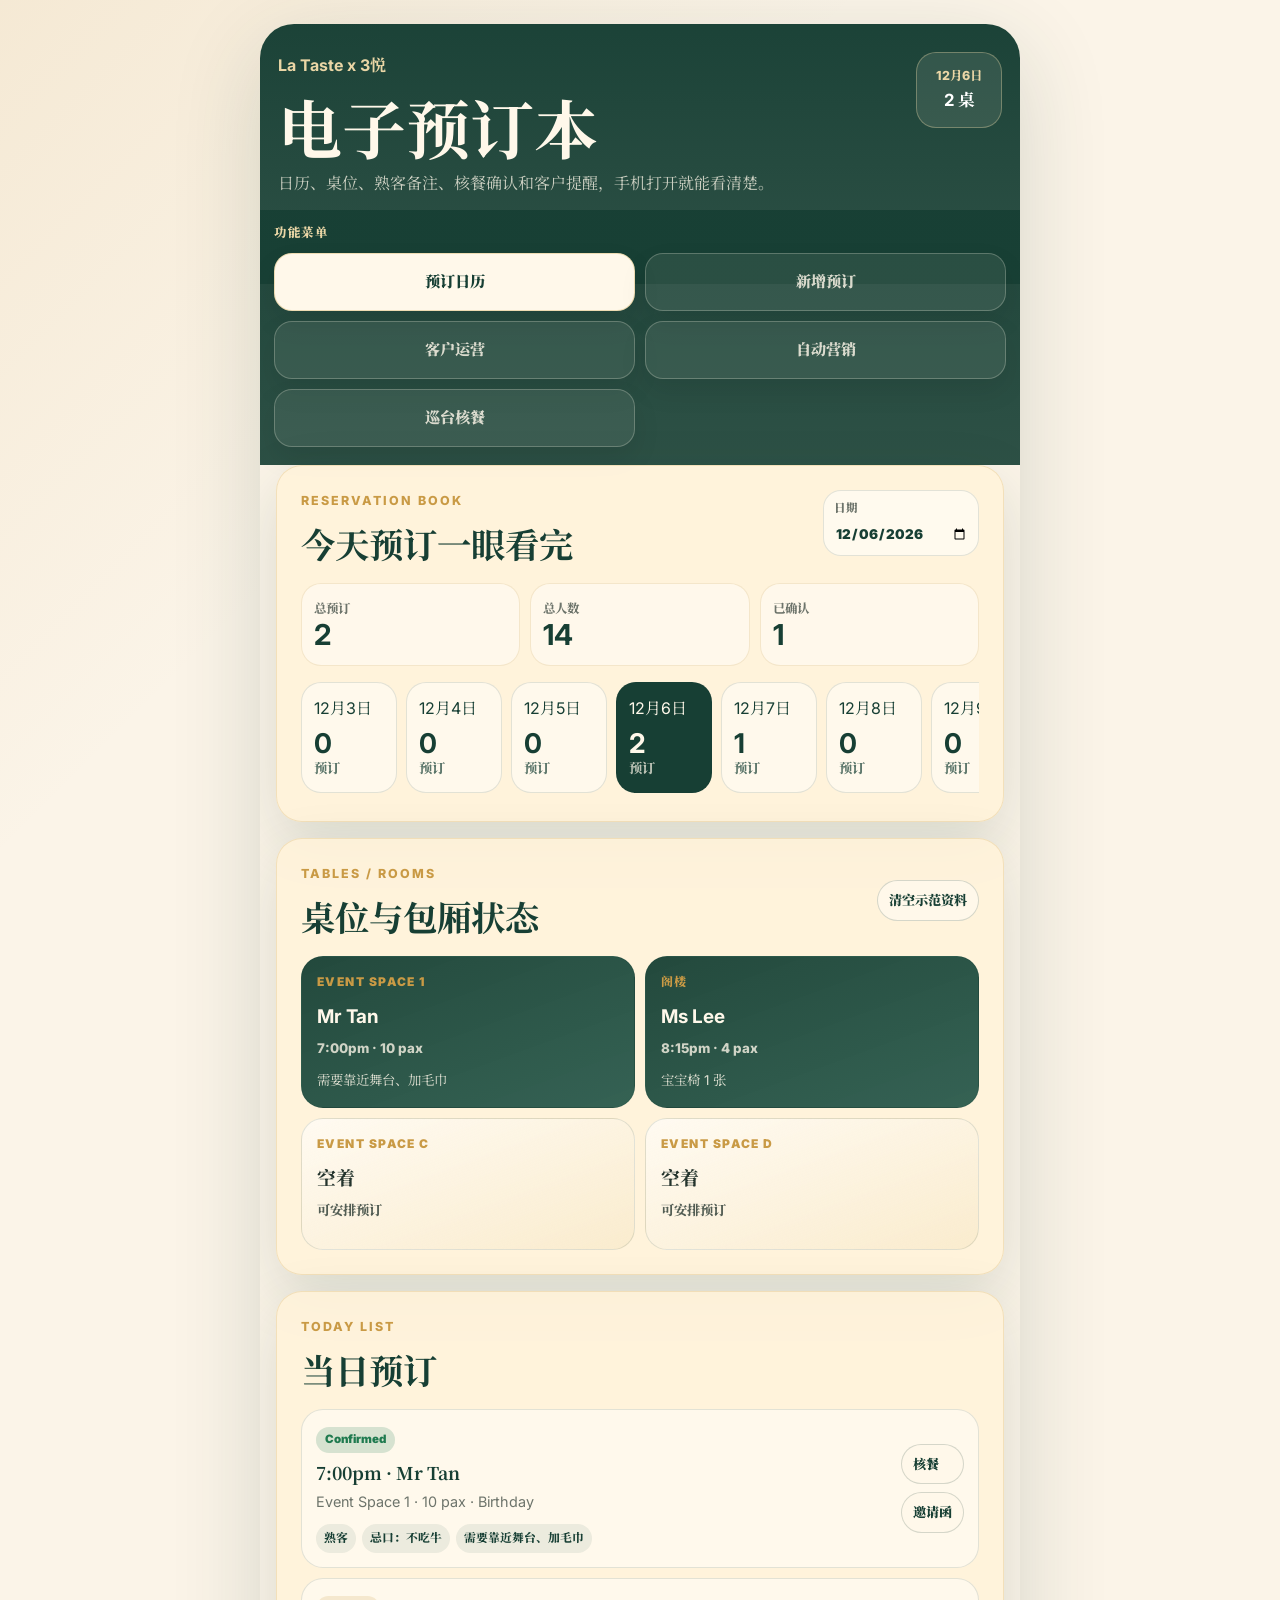
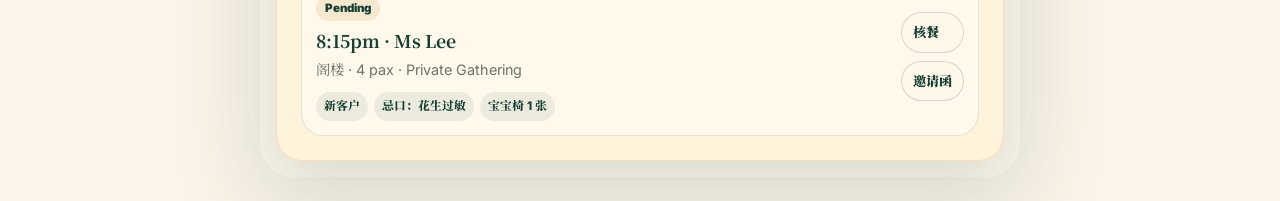
==== commit ad4419a0: "Improve mobile admin navigation" ====
--- a/admin.html
+++ b/admin.html
@@ -24,7 +24,7 @@
       </div>
     </section>
 
-    <nav class="app-tabs" aria-label="Admin sections">
+    <nav class="app-tabs" aria-label="Admin sections" data-menu-label="功能菜单">
       <button class="tab-btn is-active" type="button" data-tab="calendar">预订日历</button>
       <button class="tab-btn" type="button" data-tab="booking">新增预订</button>
       <button class="tab-btn" type="button" data-tab="customers">客户运营</button>
--- a/style.css
+++ b/style.css
@@ -862,33 +862,41 @@
 
 .app-tabs {
   display: grid;
-  grid-auto-flow: column;
-  grid-auto-columns: max-content;
-  gap: 8px;
-  overflow-x: auto;
-  padding: 8px 14px 16px;
-  scrollbar-width: none;
-}
-
-.app-tabs::-webkit-scrollbar {
-  display: none;
+  grid-template-columns: repeat(2, minmax(0, 1fr));
+  gap: 10px;
+  padding: 12px 14px 18px;
+  background: linear-gradient(180deg, rgba(23, 63, 52, 0.96), rgba(23, 63, 52, 0.9));
+}
+
+.app-tabs::before {
+  content: attr(data-menu-label);
+  grid-column: 1 / -1;
+  color: var(--gold-light);
+  font-size: 0.78rem;
+  font-weight: 900;
+  letter-spacing: 0.14em;
+  text-transform: uppercase;
 }
 
 .tab-btn {
   border: 1px solid rgba(255, 248, 234, 0.24);
-  border-radius: 999px;
+  border-radius: 18px;
   background: rgba(255, 248, 234, 0.08);
   color: rgba(255, 248, 234, 0.82);
   cursor: pointer;
-  padding: 10px 14px;
-  font-size: 0.9rem;
+  min-height: 58px;
+  padding: 12px 14px;
+  font-size: 0.95rem;
   font-weight: 900;
-  white-space: nowrap;
+  text-align: center;
+  white-space: normal;
+  box-shadow: 0 12px 28px rgba(0, 0, 0, 0.08);
 }
 
 .tab-btn.is-active {
   background: var(--cream);
   color: var(--green);
+  border-color: rgba(234, 214, 166, 0.8);
 }
 
 .tab-panel {
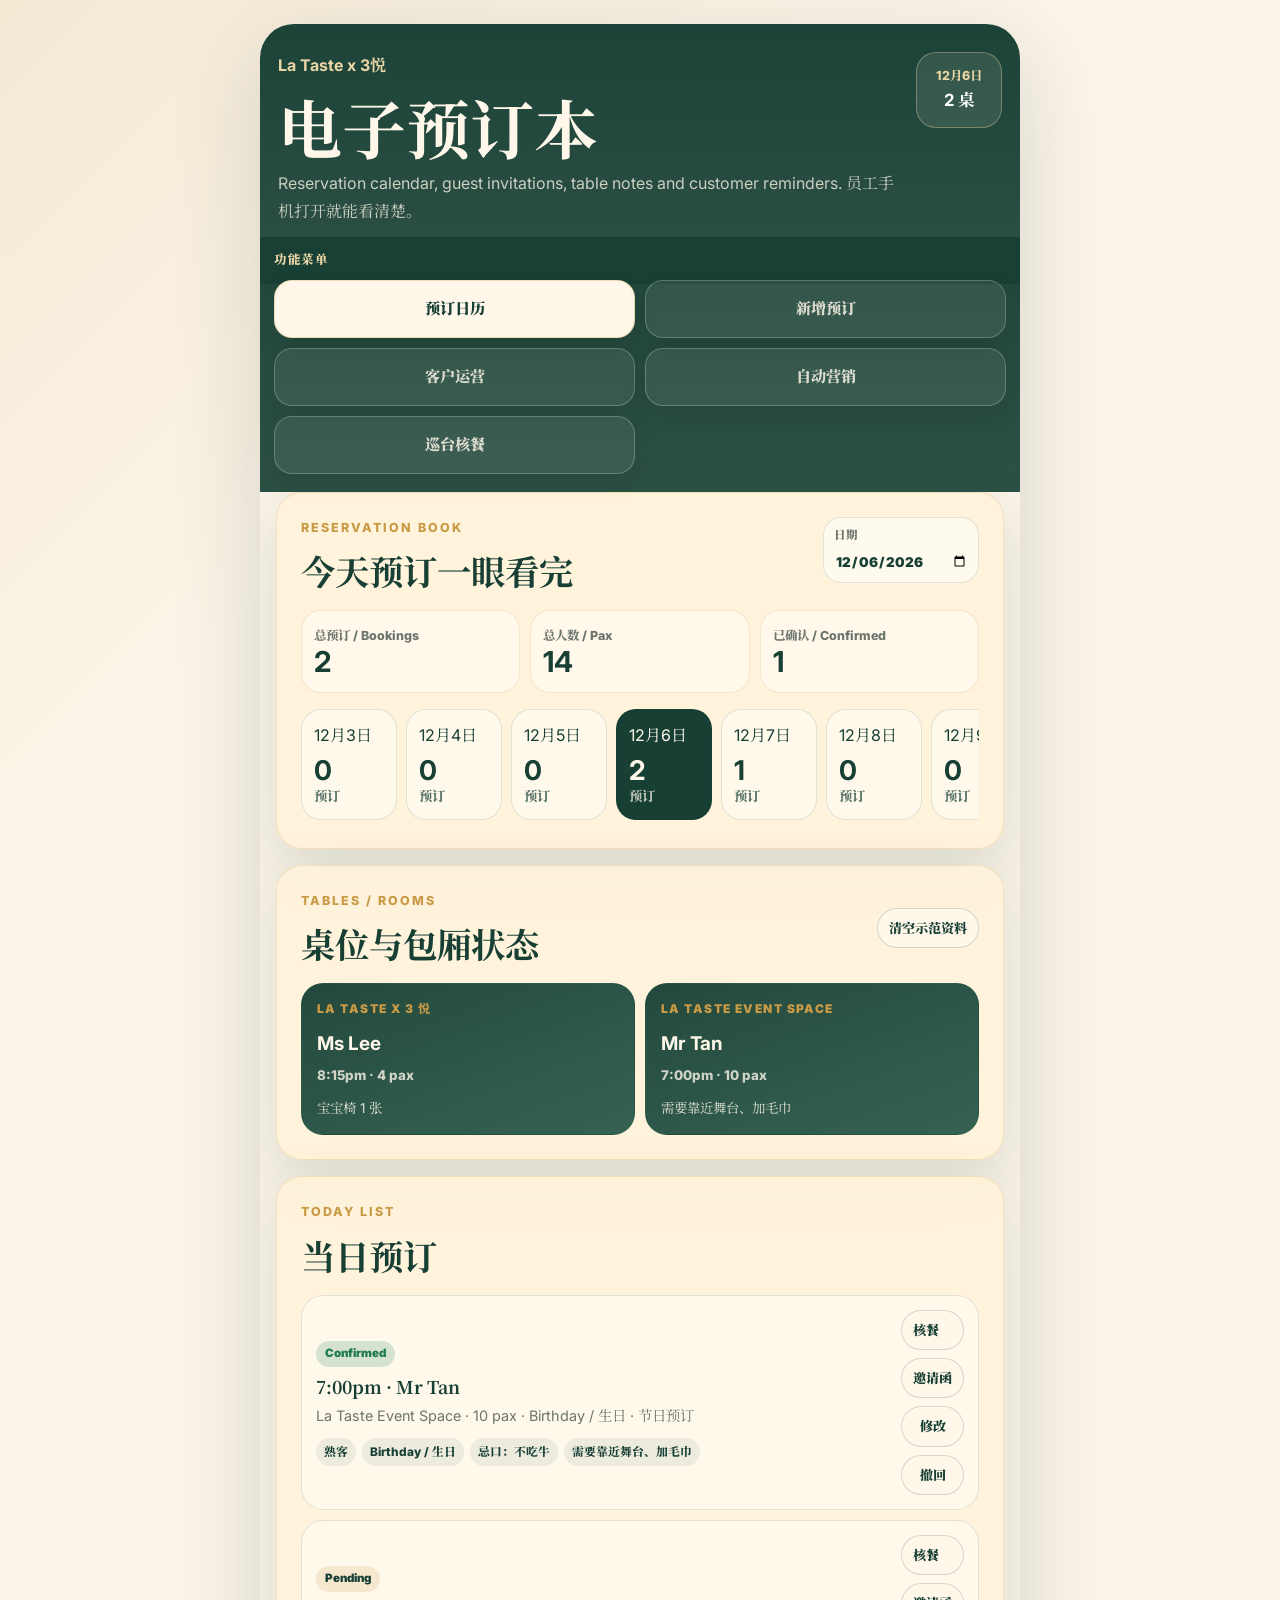
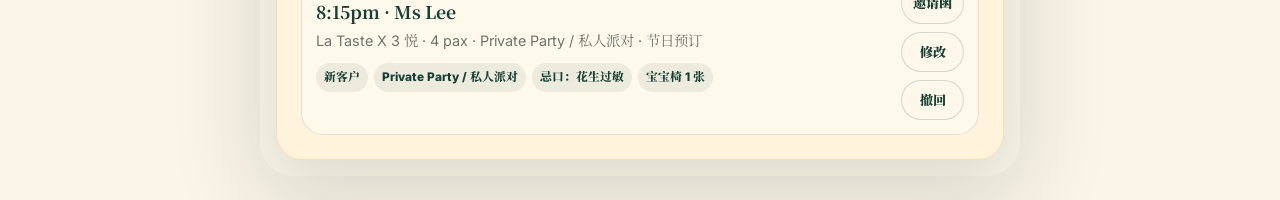
==== commit 54d55f7b: "Update local booking invitation flow" ====
--- a/admin.html
+++ b/admin.html
@@ -16,7 +16,7 @@
       <div>
         <a class="mini-link" href="index.html">La Taste x 3悦</a>
         <h1>电子预订本</h1>
-        <p>日历、桌位、熟客备注、核餐确认和客户提醒，手机打开就能看清楚。</p>
+        <p>Reservation calendar, guest invitations, table notes and customer reminders. 员工手机打开就能看清楚。</p>
       </div>
       <div class="today-chip">
         <span id="todayLabel">Today</span>
@@ -47,15 +47,15 @@
 
         <div class="metric-grid">
           <article class="metric">
-            <span>总预订</span>
+            <span>总预订 / Bookings</span>
             <strong id="metricBookings">0</strong>
           </article>
           <article class="metric">
-            <span>总人数</span>
+            <span>总人数 / Pax</span>
             <strong id="metricPax">0</strong>
           </article>
           <article class="metric">
-            <span>已确认</span>
+            <span>已确认 / Confirmed</span>
             <strong id="metricConfirmed">0</strong>
           </article>
         </div>
@@ -88,66 +88,77 @@
     <section class="tab-panel" id="booking">
       <section class="admin-card reveal">
         <p class="section-kicker">New Booking</p>
-        <h2>新增预订</h2>
+        <h2>新增预订 / New Reservation</h2>
         <form id="bookingForm" class="booking-form">
-          <label>
-            <span>顾客姓名</span>
+          <input id="editingId" name="editingId" type="hidden">
+
+          <div class="form-grid">
+            <label>
+              <span>预订类型 / Booking Mode</span>
+              <select id="bookingMode" name="bookingMode">
+                <option value="normal">普通预订 / Normal</option>
+                <option value="festival">节日预订 / Party</option>
+              </select>
+            </label>
+
+            <label>
+              <span>节日类型 / Party Type</span>
+              <select id="festivalType" name="festivalType">
+                <option value="">不适用 / Not applicable</option>
+                <option>Birthday / 生日</option>
+                <option>Baby Full Moon / 满月</option>
+                <option>Gender Reveal / 猜男孩还是女孩</option>
+                <option>Wedding / ROM</option>
+                <option>Company Celebration / 公司庆祝</option>
+                <option>Private Party / 私人派对</option>
+              </select>
+            </label>
+          </div>
+
+          <label>
+            <span>顾客姓名 / Customer Name</span>
             <input id="name" name="name" type="text" placeholder="例如：Mr Tan" autocomplete="name">
           </label>
 
           <label>
-            <span>电话号码</span>
+            <span>电话号码 / Phone</span>
             <input id="phone" name="phone" type="tel" placeholder="例如：0123456789" autocomplete="tel">
           </label>
 
           <div class="form-grid">
             <label>
-              <span>日期</span>
+              <span>日期 / Date</span>
               <input id="date" name="date" type="date">
             </label>
 
             <label>
-              <span>时间</span>
+              <span>时间 / Time</span>
               <input id="time" name="time" type="text" placeholder="例如：7:00pm">
             </label>
           </div>
 
-          <div class="form-grid">
-            <label>
-              <span>人数</span>
-              <input id="pax" name="pax" type="number" min="1" placeholder="例如：10">
-            </label>
-
-            <label>
-              <span>活动类型</span>
-              <select id="type" name="type">
-                <option value="">请选择</option>
-                <option>Birthday</option>
-                <option>Baby Full Moon</option>
-                <option>Company Dinner</option>
-                <option>Product Launch</option>
-                <option>Workshop</option>
-                <option>Private Gathering</option>
-                <option>Wedding / ROM</option>
-                <option>Others</option>
-              </select>
-            </label>
-          </div>
-
-          <div class="form-grid">
-            <label>
-              <span>桌位 / 包厢</span>
+          <label>
+            <span>人数 / Pax</span>
+            <input id="pax" name="pax" type="number" min="1" placeholder="例如：10">
+          </label>
+
+          <label>
+            <span>给宾客看的欢迎词 / Guest Message</span>
+            <textarea id="welcome" name="welcome" rows="4" placeholder="可留空。节日预订会自动生成温馨双语信纸。"></textarea>
+          </label>
+
+          <div class="form-grid">
+            <label>
+              <span>桌位 / 包厢 / Area</span>
               <select id="table" name="table">
                 <option value="">未安排</option>
-                <option>Event Space 1</option>
-                <option>阁楼</option>
-                <option>Event Space C</option>
-                <option>Event Space D</option>
-              </select>
-            </label>
-
-            <label>
-              <span>状态</span>
+                <option>La Taste X 3 悦</option>
+                <option>La Taste Event Space</option>
+              </select>
+            </label>
+
+            <label>
+              <span>状态 / Status</span>
               <select id="status" name="status">
                 <option>Pending</option>
                 <option>Confirmed</option>
@@ -159,12 +170,12 @@
 
           <div class="form-grid">
             <label>
-              <span>纪念日</span>
+              <span>纪念日 / Anniversary</span>
               <input id="anniversary" name="anniversary" type="date">
             </label>
 
             <label>
-              <span>客户标签</span>
+              <span>客户标签 / Customer Tag</span>
               <select id="tag" name="tag">
                 <option value="">自动判断</option>
                 <option>熟客</option>
@@ -176,18 +187,19 @@
           </div>
 
           <label>
-            <span>忌口 / 过敏</span>
+            <span>忌口 / 过敏 / Allergy</span>
             <input id="dietary" name="dietary" type="text" placeholder="例如：不吃牛、花生过敏">
           </label>
 
           <label>
-            <span>备注</span>
+            <span>备注 / Notes</span>
             <textarea id="note" name="note" rows="4" placeholder="例如：需要靠近舞台、加毛巾、宝宝椅"></textarea>
           </label>
 
           <div class="button-row">
-            <button id="saveBooking" class="btn btn-primary" type="button">保存预订</button>
-            <button id="copyLink" class="btn btn-ghost-dark" type="button">复制邀请函</button>
+            <button id="saveBooking" class="btn btn-primary" type="button">保存预订 / Save</button>
+            <button id="cancelEdit" class="btn btn-ghost-dark" type="button" hidden>取消修改 / Cancel</button>
+            <button id="copyLink" class="btn btn-ghost-dark" type="button">复制邀请函 / Copy</button>
           </div>
         </form>
       </section>
@@ -252,6 +264,6 @@
     </section>
   </main>
 
-  <script src="script.js"></script>
+  <script src="script.js?v=local-booking-20260925"></script>
 </body>
 </html>
--- a/style.css
+++ b/style.css
@@ -112,6 +112,518 @@
     url("images/la-taste-cover.png") center/cover;
 }
 
+.invite-story {
+  background:
+    linear-gradient(180deg, #fff6f7 0%, #fffaf2 46%, #f7efe5 100%);
+}
+
+.invite-envelope-stage {
+  position: relative;
+  min-height: 100svh;
+  display: grid;
+  place-items: center;
+  overflow: hidden;
+  padding: 90px 20px 42px;
+}
+
+.invite-envelope-stage .invite-cover {
+  position: absolute;
+  inset: 0;
+  background-position: center;
+  background-size: cover;
+  filter: saturate(1.03) contrast(1.02);
+  transform: scale(1.04);
+  animation: slowZoom 16s ease-in-out infinite alternate;
+}
+
+.invite-stage-shade {
+  position: absolute;
+  inset: 0;
+  background:
+    linear-gradient(180deg, rgba(68, 33, 42, 0.18), rgba(68, 33, 42, 0.36) 54%, rgba(255, 246, 247, 0.9)),
+    radial-gradient(circle at 50% 46%, rgba(255, 236, 241, 0.18), rgba(68, 33, 42, 0.34));
+}
+
+.invite-stage-brand {
+  position: absolute;
+  z-index: 2;
+  top: 28px;
+  left: 22px;
+  display: grid;
+  gap: 2px;
+  color: #fff8f9;
+  text-shadow: 0 2px 18px rgba(50, 20, 28, 0.42);
+}
+
+.invite-stage-brand span {
+  color: #ffe1e8;
+  font-family: "Noto Serif SC", serif;
+  font-size: 1.12rem;
+  font-weight: 800;
+}
+
+.invite-stage-brand strong {
+  font-size: 0.76rem;
+  font-weight: 900;
+  letter-spacing: 0.18em;
+  text-transform: uppercase;
+}
+
+.envelope-button {
+  position: relative;
+  z-index: 2;
+  display: grid;
+  place-items: center;
+  width: min(88vw, 390px);
+  border: 0;
+  background: transparent;
+  cursor: pointer;
+  padding: 0;
+  color: #5f2d3a;
+  animation: inviteButtonBounce 1.55s ease-in-out infinite;
+}
+
+.envelope-button:focus-visible {
+  outline: 4px solid rgba(255, 210, 222, 0.8);
+  outline-offset: 10px;
+  border-radius: 32px;
+}
+
+.envelope-glow {
+  position: absolute;
+  width: 112%;
+  aspect-ratio: 1;
+  border-radius: 50%;
+  background: radial-gradient(circle, rgba(255, 225, 232, 0.72), rgba(255, 225, 232, 0));
+  filter: blur(4px);
+  animation: inviteGlow 2.6s ease-in-out infinite;
+}
+
+.envelope {
+  position: relative;
+  width: 100%;
+  aspect-ratio: 1.42 / 1;
+  filter: drop-shadow(0 28px 40px rgba(68, 33, 42, 0.26));
+  transform: translateY(0);
+  animation: envelopeWiggle 1.55s ease-in-out infinite;
+  transition: transform 360ms ease, opacity 300ms ease;
+}
+
+.envelope-front,
+.envelope-flap,
+.envelope-paper {
+  position: absolute;
+  inset: 0;
+  border-radius: 24px;
+}
+
+.envelope-front {
+  background:
+    linear-gradient(34deg, transparent 49.4%, rgba(255, 255, 255, 0.34) 50%, transparent 50.6%),
+    linear-gradient(-34deg, transparent 49.4%, rgba(255, 255, 255, 0.34) 50%, transparent 50.6%),
+    linear-gradient(145deg, #ffd7e2, #f7aebf 54%, #f3a0b4);
+  border: 1px solid rgba(255, 255, 255, 0.56);
+  box-shadow: inset 0 -26px 42px rgba(158, 75, 96, 0.18);
+}
+
+.envelope-front::after {
+  content: "";
+  position: absolute;
+  inset: 0;
+  border-radius: 24px;
+  background: linear-gradient(112deg, transparent 18%, rgba(255, 255, 255, 0.78) 48%, transparent 76%);
+  transform: translateX(-115%);
+  animation: envelopeShine 2.8s ease-in-out infinite;
+}
+
+.envelope-front::before {
+  content: "";
+  position: absolute;
+  inset: -2px;
+  border-radius: 26px;
+  border: 2px solid rgba(255, 255, 255, 0.38);
+  opacity: 0.7;
+  animation: envelopeOutline 2.6s ease-in-out infinite;
+}
+
+.envelope-flap {
+  z-index: 3;
+  clip-path: polygon(0 0, 100% 0, 50% 58%);
+  background: linear-gradient(180deg, #ffe6ec, #f5aabc);
+  transform-origin: top;
+  transition: transform 760ms cubic-bezier(.2, .8, .2, 1);
+  border-radius: 24px 24px 10px 10px;
+}
+
+.envelope-paper {
+  z-index: 1;
+  inset: 12% 8% auto;
+  height: 66%;
+  display: grid;
+  place-items: center;
+  padding: 24px;
+  background:
+    linear-gradient(180deg, rgba(255, 255, 255, 0.88), rgba(255, 255, 255, 0.7)),
+    #fffaf5;
+  border: 1px solid rgba(255, 214, 224, 0.8);
+  transform: translateY(28%);
+  animation: paperPeek 1.55s ease-in-out infinite;
+  transition: transform 760ms cubic-bezier(.2, .8, .2, 1);
+}
+
+.envelope-paper span {
+  color: #7b3345;
+  font-family: "Noto Serif SC", serif;
+  font-size: clamp(1.45rem, 7vw, 2.1rem);
+  font-weight: 800;
+  line-height: 1.15;
+  text-align: center;
+}
+
+.envelope-seal {
+  position: absolute;
+  z-index: 4;
+  left: 50%;
+  top: 54%;
+  width: 54px;
+  height: 54px;
+  display: grid;
+  place-items: center;
+  border-radius: 50%;
+  background: linear-gradient(145deg, #f8c866, #c78931);
+  color: #fff9e8;
+  font-family: "Noto Serif SC", serif;
+  font-size: 1.5rem;
+  font-weight: 900;
+  box-shadow: 0 12px 24px rgba(120, 67, 18, 0.28);
+  transform: translate(-50%, -50%);
+  animation: sealSpinPulse 1.55s ease-in-out infinite;
+  transition: transform 360ms ease, opacity 260ms ease;
+}
+
+.envelope-hint {
+  position: relative;
+  margin-top: 20px;
+  border: 1px solid rgba(255, 255, 255, 0.45);
+  border-radius: 999px;
+  padding: 8px 16px;
+  background: rgba(255, 248, 250, 0.18);
+  color: white;
+  font-size: 0.9rem;
+  font-weight: 900;
+  text-shadow: 0 2px 14px rgba(68, 33, 42, 0.46);
+  backdrop-filter: blur(10px);
+  animation: hintFloat 1.9s ease-in-out infinite;
+}
+
+.invite-envelope-stage.is-open .envelope-button {
+  pointer-events: none;
+}
+
+.invite-envelope-stage.is-open .envelope {
+  animation: none;
+  opacity: 0;
+  transform: translateY(-54px) scale(0.86);
+}
+
+.invite-envelope-stage.is-open .envelope-flap {
+  transform: rotateX(178deg);
+}
+
+.invite-envelope-stage.is-open .envelope-paper {
+  animation: none;
+  transform: translateY(-52%);
+}
+
+.invite-envelope-stage.is-open .envelope-seal {
+  animation: none;
+  opacity: 0;
+  transform: translate(-50%, -50%) scale(0.72);
+}
+
+.invite-envelope-stage.is-open .envelope-button {
+  animation: none;
+}
+
+.invite-sparkles {
+  position: absolute;
+  inset: -96px -78px -78px;
+  z-index: 20;
+  pointer-events: none;
+}
+
+.invite-sparkles span {
+  position: absolute;
+  width: 24px;
+  height: 24px;
+  display: grid;
+  place-items: center;
+  color: #e84f82;
+  font-size: 2.1rem;
+  font-weight: 900;
+  text-shadow:
+    0 2px 0 rgba(255, 255, 255, 0.92),
+    0 8px 18px rgba(95, 45, 58, 0.4);
+  opacity: 0.9;
+  animation: heartFloat 8.5s ease-in-out infinite both;
+}
+
+.invite-sparkles span::before {
+  content: "♡";
+}
+
+.invite-sparkles span:nth-child(1) {
+  left: -8%;
+  top: 62%;
+  animation-delay: -0.6s;
+  --heart-drift: -18px;
+}
+
+.invite-sparkles span:nth-child(2) {
+  left: 4%;
+  top: 24%;
+  animation-delay: -2.2s;
+  --heart-drift: 22px;
+}
+
+.invite-sparkles span:nth-child(3) {
+  right: 2%;
+  top: 18%;
+  animation-delay: -4.1s;
+  --heart-drift: -24px;
+}
+
+.invite-sparkles span:nth-child(4) {
+  right: -9%;
+  top: 58%;
+  animation-delay: -6s;
+  --heart-drift: 18px;
+}
+
+.invite-sparkles span:nth-child(5) {
+  left: 18%;
+  bottom: 0;
+  animation-delay: -1.4s;
+  --heart-drift: 16px;
+}
+
+.invite-sparkles span:nth-child(6) {
+  right: 16%;
+  bottom: -2%;
+  animation-delay: -3.3s;
+  --heart-drift: -20px;
+}
+
+.invite-sparkles span:nth-child(even)::before {
+  content: "♡";
+}
+
+.invite-music-toggle {
+  position: absolute;
+  z-index: 4;
+  right: 20px;
+  top: 26px;
+  width: 44px;
+  height: 44px;
+  display: grid;
+  place-items: center;
+  border: 1px solid rgba(255, 255, 255, 0.5);
+  border-radius: 50%;
+  background: rgba(255, 248, 250, 0.18);
+  color: white;
+  cursor: pointer;
+  font-size: 1.15rem;
+  font-weight: 900;
+  box-shadow: 0 12px 28px rgba(68, 33, 42, 0.18);
+  backdrop-filter: blur(10px);
+}
+
+.invite-music-toggle.is-playing {
+  background: rgba(255, 215, 224, 0.86);
+  color: #6f3144;
+}
+
+.invite-music-toggle.is-playing span {
+  animation: musicBeat 1.2s ease-in-out infinite;
+}
+
+.invite-envelope-stage.is-open .envelope-hint {
+  opacity: 0;
+}
+
+.guest-invite-card {
+  position: absolute;
+  z-index: 3;
+  width: min(90vw, 440px);
+  max-height: calc(100svh - 76px);
+  overflow-y: auto;
+  overflow-x: hidden;
+  border: 1px solid rgba(255, 215, 224, 0.86);
+  border-radius: 30px;
+  padding: 26px;
+  background:
+    linear-gradient(180deg, rgba(255, 255, 255, 0.92), rgba(255, 249, 245, 0.94)),
+    #fffaf5;
+  box-shadow: 0 28px 72px rgba(68, 33, 42, 0.28);
+  opacity: 0;
+  transform: translateY(34px) scale(0.94);
+  pointer-events: none;
+  transition: opacity 520ms ease, transform 620ms cubic-bezier(.2, .8, .2, 1);
+}
+
+.invite-envelope-stage.is-open .guest-invite-card {
+  opacity: 1;
+  transform: translateY(0) scale(1);
+  pointer-events: auto;
+}
+
+.invite-envelope-stage.normal-invite .guest-invite-card {
+  border-radius: 18px;
+  border-color: rgba(23, 63, 52, 0.18);
+  background:
+    linear-gradient(180deg, rgba(255, 255, 255, 0.96), rgba(250, 247, 238, 0.96)),
+    #fffdf7;
+  box-shadow: 0 24px 64px rgba(11, 28, 23, 0.24);
+}
+
+.invite-envelope-stage.normal-invite #inviteModeLabel,
+.invite-envelope-stage.normal-invite .guest-invite-card::before,
+.invite-envelope-stage.normal-invite .guest-invite-card::after {
+  display: none;
+}
+
+.invite-envelope-stage.normal-invite .guest-invite-card h1 {
+  color: var(--green);
+  font-family: Inter, sans-serif;
+  font-size: clamp(1.55rem, 6vw, 2.25rem);
+}
+
+.invite-envelope-stage.normal-invite .guest-invite-card p {
+  color: var(--muted);
+  font-family: Inter, sans-serif;
+}
+
+.invite-envelope-stage.normal-invite .letter-lines {
+  border-top-color: rgba(23, 63, 52, 0.16);
+}
+
+.invite-envelope-stage.normal-invite .letter-lines strong {
+  color: var(--gold);
+}
+
+.invite-envelope-stage.normal-invite .letter-lines span {
+  color: var(--green);
+}
+
+.guest-invite-card::before,
+.guest-invite-card::after {
+  content: "";
+  position: absolute;
+  border-radius: 999px;
+  background: rgba(255, 205, 218, 0.34);
+}
+
+.guest-invite-card::before {
+  width: 86px;
+  height: 86px;
+  top: -28px;
+  right: -22px;
+}
+
+.guest-invite-card::after {
+  width: 58px;
+  height: 58px;
+  left: -18px;
+  bottom: 18%;
+}
+
+.guest-invite-card h1 {
+  position: relative;
+  margin: 0 0 12px;
+  color: #5f2d3a;
+  font-family: "Noto Serif SC", serif;
+  font-size: clamp(1.8rem, 8vw, 2.65rem);
+  line-height: 1.16;
+}
+
+.guest-invite-card p {
+  position: relative;
+  margin: 0;
+  color: #765d60;
+  font-family: "Noto Serif SC", serif;
+  font-size: 1rem;
+  white-space: pre-line;
+}
+
+.letter-lines {
+  position: relative;
+  display: grid;
+  gap: 10px;
+  margin-top: 22px;
+  padding: 18px 0 0;
+  border-top: 1px solid rgba(189, 112, 131, 0.24);
+}
+
+.letter-lines p {
+  display: grid;
+  gap: 4px;
+  margin: 0;
+}
+
+.letter-lines strong {
+  color: #bd7083;
+  font-family: Inter, sans-serif;
+  font-size: 0.72rem;
+  font-weight: 900;
+  letter-spacing: 0.08em;
+  text-transform: uppercase;
+}
+
+.letter-lines span {
+  color: #5f2d3a;
+  font-weight: 900;
+}
+
+.guest-event-details {
+  position: relative;
+  display: grid;
+  grid-template-columns: 1fr 1fr;
+  gap: 10px;
+  margin: 22px 0 0;
+  min-width: 0;
+}
+
+.guest-event-details div {
+  border: 1px solid rgba(255, 204, 217, 0.72);
+  border-radius: 18px;
+  padding: 11px 12px;
+  background: rgba(255, 255, 255, 0.64);
+}
+
+.guest-event-details dt {
+  color: #bd7083;
+  font-size: 0.72rem;
+  font-weight: 900;
+  letter-spacing: 0.12em;
+  text-transform: uppercase;
+}
+
+.guest-event-details dd {
+  margin: 4px 0 0;
+  color: #5f2d3a;
+  font-weight: 900;
+  word-break: break-word;
+}
+
+.guest-card-actions {
+  position: relative;
+  display: grid;
+  grid-template-columns: 1fr;
+  gap: 10px;
+  margin-top: 18px;
+  min-width: 0;
+}
+
 .event-cover {
   background:
     linear-gradient(rgba(23, 63, 52, 0.1), rgba(23, 63, 52, 0.1)),
@@ -153,6 +665,13 @@
 .invite-hero-content h1 {
   font-family: Inter, sans-serif;
   font-weight: 700;
+}
+
+.invite-hero-content #inviteHeadline {
+  max-width: 10em;
+  font-family: "Noto Serif SC", serif;
+  font-size: clamp(2.35rem, 10.5vw, 4.9rem);
+  line-height: 1.06;
 }
 
 .hero-subtitle,
@@ -367,6 +886,91 @@
   z-index: 3;
 }
 
+.welcome-card {
+  position: relative;
+  z-index: 3;
+  margin-top: -42px;
+  background:
+    linear-gradient(135deg, rgba(255, 255, 255, 0.72), rgba(255, 243, 217, 0.9)),
+    var(--cream-card);
+}
+
+.welcome-card h2 {
+  font-size: clamp(1.75rem, 8vw, 2.55rem);
+}
+
+.welcome-card p {
+  margin: 0;
+  color: var(--green-soft);
+  font-family: "Noto Serif SC", serif;
+  font-size: 1.04rem;
+}
+
+.welcome-meta {
+  display: flex;
+  flex-wrap: wrap;
+  gap: 8px;
+  margin-top: 18px;
+}
+
+.welcome-meta span {
+  border: 1px solid rgba(201, 154, 69, 0.24);
+  border-radius: 999px;
+  padding: 7px 11px;
+  background: rgba(255, 255, 255, 0.52);
+  color: var(--green);
+  font-size: 0.82rem;
+  font-weight: 900;
+}
+
+.confirmation-card {
+  padding: 0;
+  overflow: hidden;
+}
+
+.confirmation-head {
+  display: grid;
+  gap: 3px;
+  padding: 18px 20px;
+  color: var(--green);
+}
+
+.confirmation-head span {
+  font-family: "Noto Serif SC", serif;
+  font-size: 1.12rem;
+  font-weight: 900;
+}
+
+.confirmation-head small {
+  color: var(--muted);
+  font-weight: 800;
+}
+
+.compact-details {
+  margin: 0;
+  padding: 0 18px 18px;
+}
+
+.compact-details div {
+  border-radius: 14px;
+  padding: 11px 12px;
+}
+
+.event-note-card {
+  background:
+    linear-gradient(135deg, rgba(23, 63, 52, 0.96), rgba(36, 86, 72, 0.92)),
+    var(--green);
+}
+
+.event-note-card h2,
+.event-note-card p {
+  color: var(--cream);
+}
+
+.event-note-card p {
+  opacity: 0.86;
+}
+
 .detail-list {
   display: grid;
   grid-template-columns: 1fr 1fr;
@@ -725,6 +1329,150 @@
   }
 }
 
+@keyframes inviteGlow {
+  0%,
+  100% {
+    opacity: 0.54;
+    transform: scale(0.98);
+  }
+  50% {
+    opacity: 0.86;
+    transform: scale(1.04);
+  }
+}
+
+@keyframes hintFloat {
+  0%,
+  100% {
+    transform: translateY(0);
+  }
+  50% {
+    transform: translateY(-5px);
+  }
+}
+
+@keyframes envelopeFloat {
+  0%,
+  100% {
+    transform: translateY(0) rotate(-1.1deg) scale(1);
+  }
+  50% {
+    transform: translateY(-18px) rotate(1.1deg) scale(1.018);
+  }
+}
+
+@keyframes envelopeShine {
+  0%,
+  36% {
+    opacity: 0;
+    transform: translateX(-130%);
+  }
+  52% {
+    opacity: 1;
+  }
+  70%,
+  100% {
+    opacity: 0;
+    transform: translateX(130%);
+  }
+}
+
+@keyframes envelopeOutline {
+  0%,
+  100% {
+    opacity: 0.28;
+    transform: scale(1);
+  }
+  50% {
+    opacity: 0.9;
+    transform: scale(1.018);
+  }
+}
+
+@keyframes sealPulse {
+  0%,
+  100% {
+    transform: translate(-50%, -50%) scale(1);
+    box-shadow: 0 12px 24px rgba(120, 67, 18, 0.28);
+    filter: brightness(1);
+  }
+  50% {
+    transform: translate(-50%, -50%) scale(1.16);
+    box-shadow: 0 14px 36px rgba(120, 67, 18, 0.48), 0 0 0 10px rgba(248, 200, 102, 0.18);
+    filter: brightness(1.16);
+  }
+}
+
+@keyframes musicBeat {
+  0%,
+  100% {
+    transform: scale(1) rotate(0deg);
+  }
+  50% {
+    transform: scale(1.16) rotate(-8deg);
+  }
+}
+
+@keyframes inviteButtonBounce {
+  0%,
+  100% {
+    transform: translateY(0);
+  }
+  45% {
+    transform: translateY(-16px);
+  }
+}
+
+@keyframes envelopeWiggle {
+  0%,
+  100% {
+    transform: rotate(-2.4deg) scale(1);
+  }
+  50% {
+    transform: rotate(2.4deg) scale(1.035);
+  }
+}
+
+@keyframes paperPeek {
+  0%,
+  100% {
+    transform: translateY(28%);
+  }
+  50% {
+    transform: translateY(-18%);
+  }
+}
+
+@keyframes sealSpinPulse {
+  0%,
+  100% {
+    transform: translate(-50%, -50%) rotate(-8deg) scale(1);
+    box-shadow: 0 12px 24px rgba(120, 67, 18, 0.28);
+    filter: brightness(1);
+  }
+  50% {
+    transform: translate(-50%, -50%) rotate(8deg) scale(1.2);
+    box-shadow: 0 14px 36px rgba(120, 67, 18, 0.48), 0 0 0 12px rgba(248, 200, 102, 0.22);
+    filter: brightness(1.18);
+  }
+}
+
+@keyframes heartFloat {
+  0%,
+  100% {
+    opacity: 0.78;
+    transform: translate3d(0, 18px, 0) scale(0.92) rotate(-8deg);
+  }
+  28% {
+    opacity: 1;
+    transform: translate3d(calc(var(--heart-drift, 18px) * 0.45), -22px, 0) scale(1.08) rotate(4deg);
+  }
+  62% {
+    opacity: 0.96;
+    transform: translate3d(var(--heart-drift, 18px), -76px, 0) scale(1.28) rotate(10deg);
+  }
+}
+
 @media (min-width: 680px) {
   body {
     padding: 24px 0;
@@ -783,6 +1531,25 @@
   .event-flow {
     margin-inline: 12px;
   }
+
+  .invite-envelope-stage {
+    padding: 82px 16px 32px;
+  }
+
+  .guest-invite-card {
+    width: calc(100vw - 28px);
+    padding: 22px;
+    border-radius: 26px;
+  }
+
+  .guest-event-details,
+  .guest-card-actions {
+    grid-template-columns: 1fr;
+  }
+
+  .envelope-paper {
+    padding: 18px;
+  }
 }
 
 @media (prefers-reduced-motion: reduce) {
@@ -1168,6 +1935,7 @@
 }
 
 .booking-actions a,
+.booking-actions button,
 .customer-card a,
 .reminder-card a,
 .icon-text-btn {
@@ -1180,6 +1948,10 @@
   font-size: 0.82rem;
   font-weight: 900;
   white-space: nowrap;
+}
+
+.booking-actions button {
+  font-family: inherit;
 }
 
 .reminder-card {
@@ -1237,6 +2009,45 @@
   font-weight: 800;
 }
 
+.tenant-demo .admin-card {
+  border-color: rgba(234, 214, 166, 0.3);
+}
+
+.tenant-output {
+  display: grid;
+  gap: 10px;
+}
+
+.delivery-line {
+  display: grid;
+  grid-template-columns: 118px 1fr;
+  gap: 12px;
+  align-items: center;
+  border: 1px solid rgba(23, 63, 52, 0.12);
+  border-radius: 16px;
+  padding: 12px;
+  background: rgba(255, 255, 255, 0.5);
+}
+
+.delivery-line strong {
+  color: var(--gold);
+  font-size: 0.78rem;
+  letter-spacing: 0.08em;
+  text-transform: uppercase;
+}
+
+.delivery-line span,
+.delivery-line a {
+  color: var(--green);
+  font-weight: 900;
+  word-break: break-word;
+}
+
+.delivery-line a {
+  text-decoration: underline;
+  text-underline-offset: 3px;
+}
+
 .floor-log {
   margin-top: 16px;
 }
